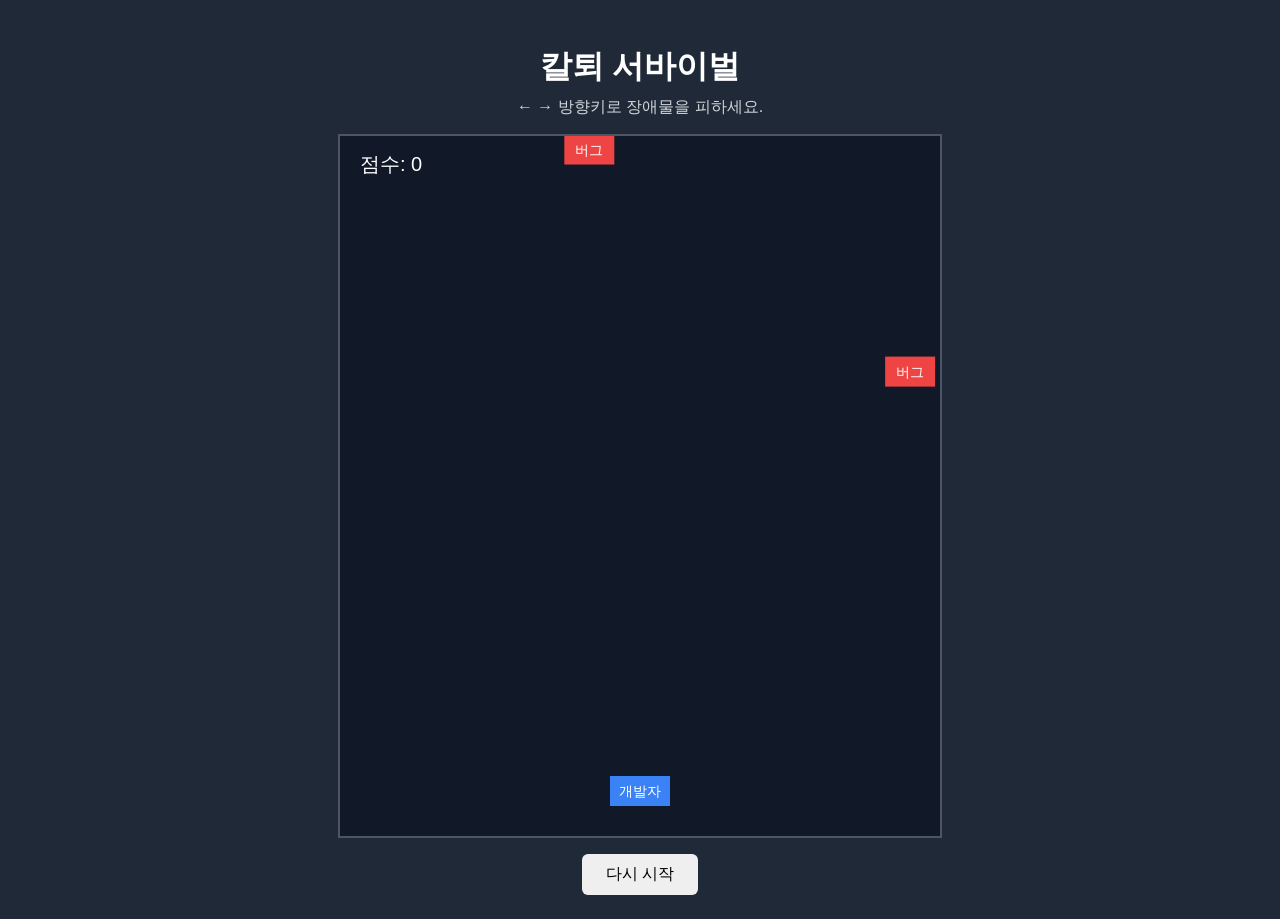
==== index.html @ e8069540 "첫 번째 게임 완성" ====
<!DOCTYPE html>
<html lang="ko">
<head>
    <meta charset="UTF-8">
    <meta
        name="viewport"
        content="width=device-width, initial-scale=1.0"
    >

    <title>칼퇴 서바이벌</title>

    <link rel="stylesheet" href="./style.css">
</head>
<body>
    <main class="game-container">
        <h1>칼퇴 서바이벌</h1>

        <p>
            ← → 방향키로 장애물을 피하세요.
        </p>

        <canvas
            id="gameCanvas"
            width="600"
            height="700"
        ></canvas>

        <button
            type="button"
            id="restartButton"
        >
            다시 시작
        </button>
    </main>

    <script src="./game.js"></script>
</body>
</html>
---- style.css ----
* {
    box-sizing: border-box;
}

body {
    margin: 0;
    min-height: 100vh;
    background-color: #1f2937;
    color: #ffffff;
    font-family: Arial, sans-serif;
}

.game-container {
    display: flex;
    flex-direction: column;
    align-items: center;
    padding: 24px;
}

h1 {
    margin-bottom: 8px;
}

p {
    margin-top: 0;
    color: #d1d5db;
}

canvas {
    max-width: 100%;
    height: auto;
    background-color: #111827;
    border: 2px solid #4b5563;
}

button {
    margin-top: 16px;
    padding: 10px 24px;
    border: 0;
    border-radius: 6px;
    cursor: pointer;
    font-size: 16px;
}

button:hover {
    opacity: 0.85;
}
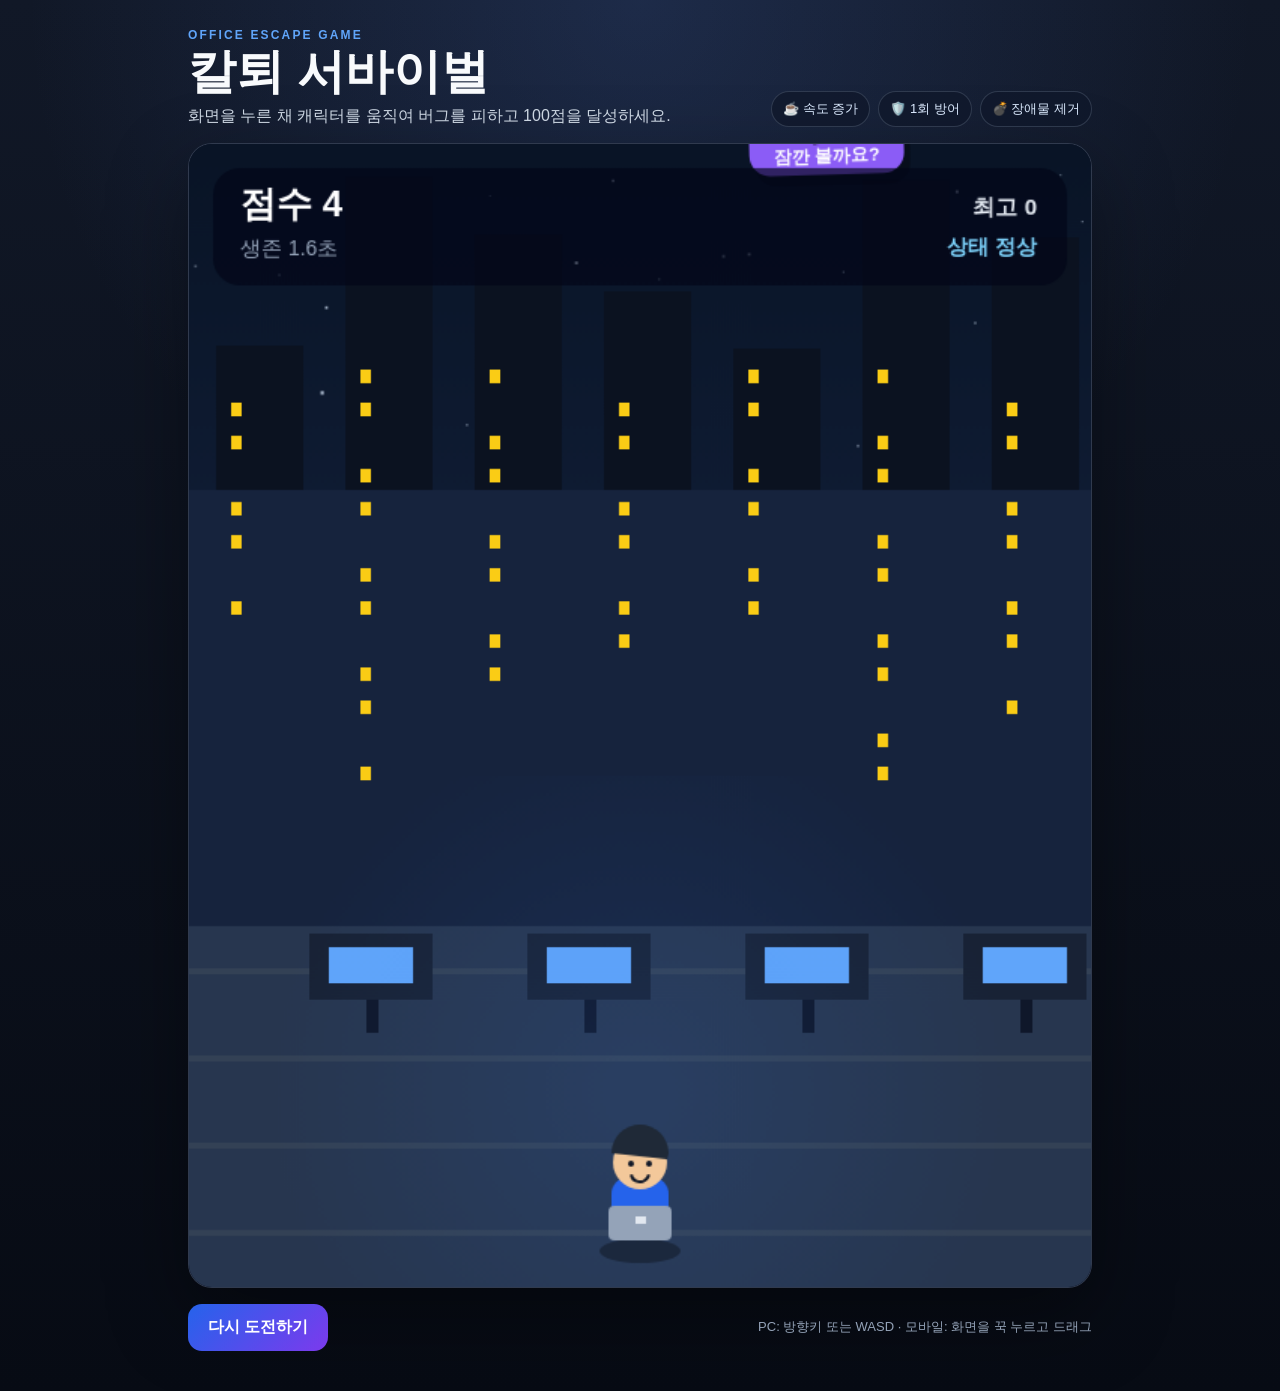
==== commit 36126d1e: "모바일 드래그 조작 적용" ====
--- a/index.html
+++ b/index.html
@@ -2,37 +2,41 @@
 <html lang="ko">
 <head>
     <meta charset="UTF-8">
-    <meta
-        name="viewport"
-        content="width=device-width, initial-scale=1.0"
-    >
-
-    <title>칼퇴 서바이벌</title>
-
+    <meta name="viewport" content="width=device-width, initial-scale=1.0">
+    <title>칼퇴 서바이벌: 버그 지옥</title>
     <link rel="stylesheet" href="./style.css">
 </head>
 <body>
     <main class="game-container">
-        <h1>칼퇴 서바이벌</h1>
+        <section class="game-header">
+            <div>
+                <p class="eyebrow">OFFICE ESCAPE GAME</p>
+                <h1>칼퇴 서바이벌</h1>
+                <p class="subtitle">화면을 누른 채 캐릭터를 움직여 버그를 피하고 100점을 달성하세요.</p>
+            </div>
 
-        <p>
-            ← → 방향키로 장애물을 피하세요.
-        </p>
+            <div class="legend" aria-label="게임 아이템 안내">
+                <span>☕ 속도 증가</span>
+                <span>🛡️ 1회 방어</span>
+                <span>💣 장애물 제거</span>
+            </div>
+        </section>
 
-        <canvas
-            id="gameCanvas"
-            width="600"
-            height="700"
-        ></canvas>
+        <section class="game-stage">
+            <canvas id="gameCanvas" width="600" height="760"></canvas>
 
-        <button
-            type="button"
-            id="restartButton"
-        >
-            다시 시작
-        </button>
+            <div class="touch-controls">
+                <button type="button" id="leftButton" class="control-button">◀</button>
+                <button type="button" id="rightButton" class="control-button">▶</button>
+            </div>
+        </section>
+
+        <div class="actions">
+            <button type="button" id="restartButton" class="restart-button">다시 도전하기</button>
+            <p>PC: 방향키 또는 WASD · 모바일: 화면을 꾹 누르고 드래그</p>
+        </div>
     </main>
 
     <script src="./game.js"></script>
 </body>
-</html>+</html>
--- a/style.css
+++ b/style.css
@@ -1,47 +1,154 @@
 * {
     box-sizing: border-box;
+}
+
+:root {
+    color-scheme: dark;
 }
 
 body {
     margin: 0;
     min-height: 100vh;
-    background-color: #1f2937;
-    color: #ffffff;
-    font-family: Arial, sans-serif;
+    background:
+        radial-gradient(circle at top, rgba(61, 92, 160, 0.28), transparent 40%),
+        linear-gradient(180deg, #111827 0%, #070b14 100%);
+    color: #f8fafc;
+    font-family: Inter, Pretendard, Arial, sans-serif;
+}
+
+button {
+    font: inherit;
 }
 
 .game-container {
+    width: min(940px, 100%);
+    margin: 0 auto;
+    padding: 28px 18px 40px;
+}
+
+.game-header {
     display: flex;
-    flex-direction: column;
-    align-items: center;
-    padding: 24px;
+    justify-content: space-between;
+    gap: 24px;
+    align-items: flex-end;
+    margin-bottom: 16px;
+}
+
+.eyebrow {
+    margin: 0 0 6px;
+    color: #60a5fa;
+    font-size: 12px;
+    font-weight: 800;
+    letter-spacing: 0.18em;
 }
 
 h1 {
-    margin-bottom: 8px;
+    margin: 0;
+    font-size: clamp(30px, 5vw, 48px);
+    line-height: 1;
 }
 
-p {
-    margin-top: 0;
-    color: #d1d5db;
+.subtitle {
+    margin: 10px 0 0;
+    color: #cbd5e1;
+}
+
+.legend {
+    display: flex;
+    flex-wrap: wrap;
+    justify-content: flex-end;
+    gap: 8px;
+}
+
+.legend span {
+    padding: 8px 11px;
+    border: 1px solid rgba(148, 163, 184, 0.24);
+    border-radius: 999px;
+    background: rgba(15, 23, 42, 0.74);
+    color: #dbeafe;
+    font-size: 13px;
+}
+
+.game-stage {
+    overflow: hidden;
+    border: 1px solid rgba(148, 163, 184, 0.25);
+    border-radius: 24px;
+    background: #0f172a;
+    box-shadow: 0 30px 80px rgba(0, 0, 0, 0.38);
 }
 
 canvas {
-    max-width: 100%;
+    display: block;
+    width: 100%;
     height: auto;
-    background-color: #111827;
-    border: 2px solid #4b5563;
+    background: #0f172a;
+    touch-action: none;
 }
 
-button {
-    margin-top: 16px;
-    padding: 10px 24px;
-    border: 0;
-    border-radius: 6px;
-    cursor: pointer;
-    font-size: 16px;
+.touch-controls {
+    display: none;
+    grid-template-columns: 1fr 1fr;
+    gap: 12px;
+    padding: 14px;
+    background: rgba(15, 23, 42, 0.96);
 }
 
-button:hover {
-    opacity: 0.85;
-}+.control-button,
+.restart-button {
+    border: 0;
+    border-radius: 14px;
+    cursor: pointer;
+    font-weight: 800;
+}
+
+.control-button {
+    min-height: 56px;
+    background: #1e293b;
+    color: #ffffff;
+    font-size: 24px;
+}
+
+.control-button:active {
+    transform: translateY(1px);
+    background: #334155;
+}
+
+.actions {
+    display: flex;
+    justify-content: space-between;
+    gap: 20px;
+    align-items: center;
+    margin-top: 16px;
+}
+
+.actions p {
+    margin: 0;
+    color: #94a3b8;
+    font-size: 13px;
+}
+
+.restart-button {
+    padding: 13px 20px;
+    background: linear-gradient(135deg, #2563eb, #7c3aed);
+    color: #ffffff;
+}
+
+.restart-button:hover {
+    filter: brightness(1.08);
+}
+
+@media (max-width: 720px) {
+    .game-header,
+    .actions {
+        align-items: stretch;
+        flex-direction: column;
+    }
+
+    .legend {
+        justify-content: flex-start;
+    }
+
+    .touch-controls {
+        display: grid;
+    }
+}
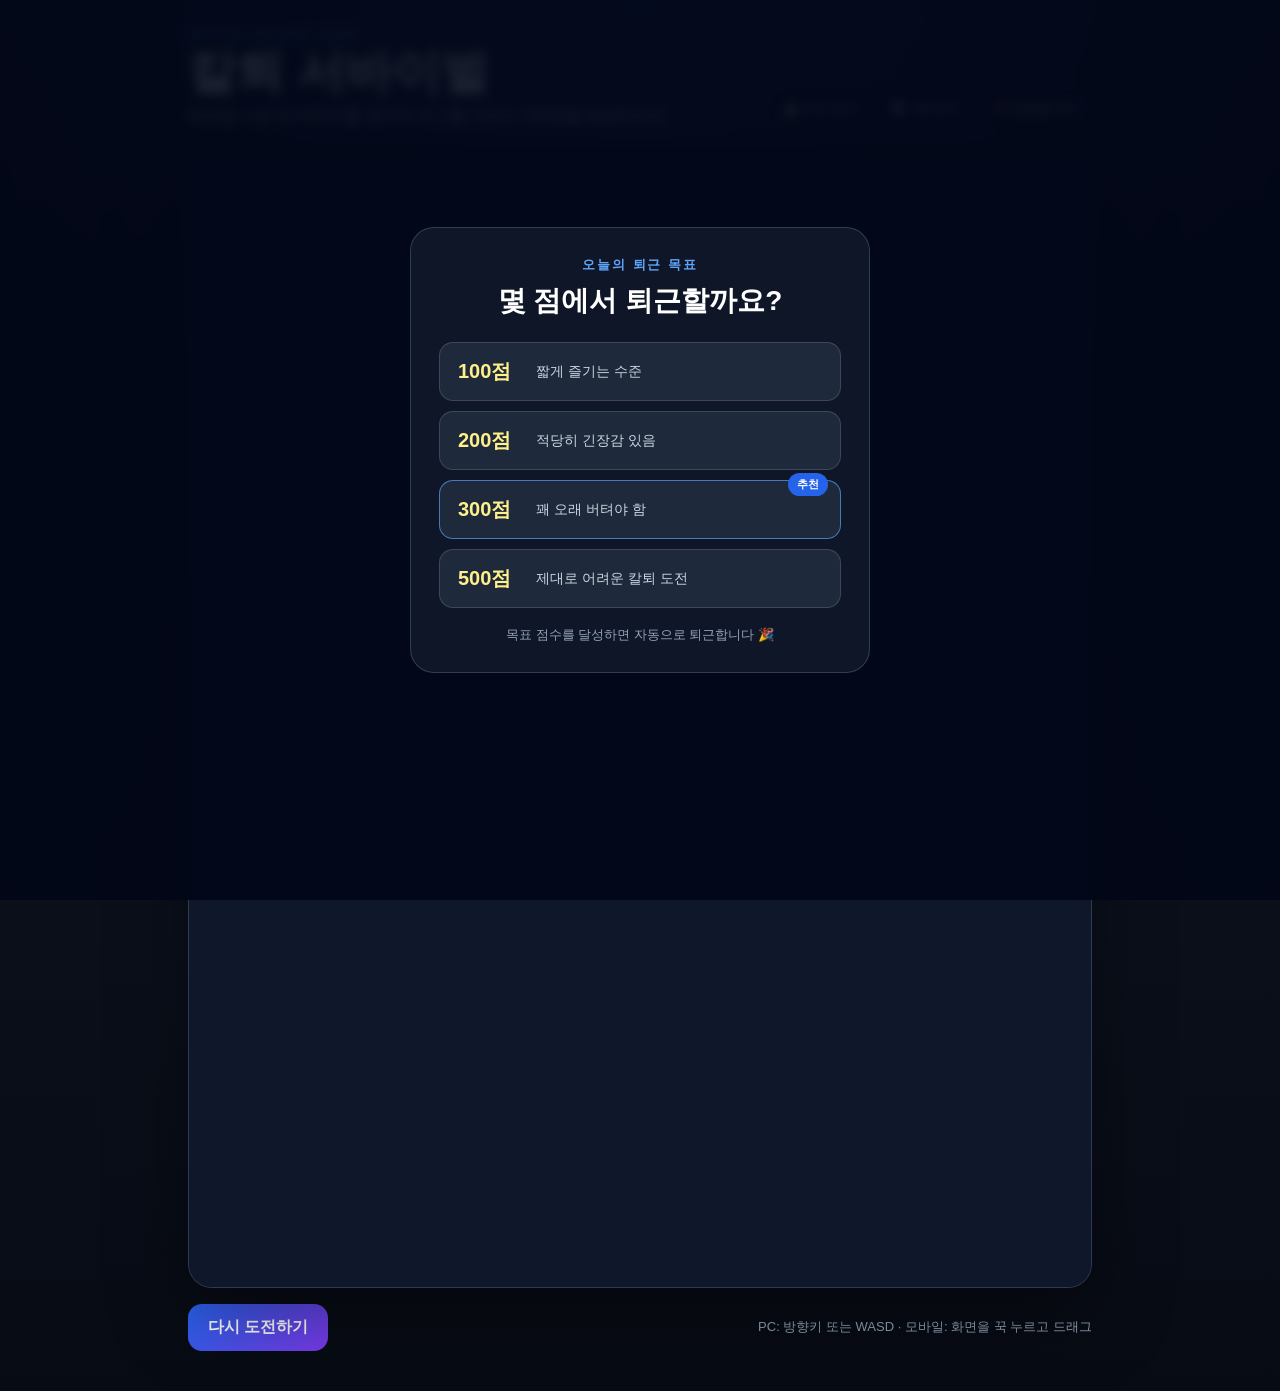
==== commit 2afadb41: "퇴근 목표 점수 선택 기능 추가" ====
--- a/index.html
+++ b/index.html
@@ -30,6 +30,39 @@
                 <button type="button" id="rightButton" class="control-button">▶</button>
             </div>
         </section>
+        <div id="targetScoreModal" class="target-score-modal">
+    <div class="target-score-panel">
+        <p class="target-score-eyebrow">오늘의 퇴근 목표</p>
+        <h2>몇 점에서 퇴근할까요?</h2>
+
+        <div class="score-guide">
+            <button type="button" class="score-option" data-score="100">
+                <strong>100점</strong>
+                <span>짧게 즐기는 수준</span>
+            </button>
+
+            <button type="button" class="score-option" data-score="200">
+                <strong>200점</strong>
+                <span>적당히 긴장감 있음</span>
+            </button>
+
+            <button type="button" class="score-option recommended" data-score="300">
+                <strong>300점</strong>
+                <span>꽤 오래 버텨야 함</span>
+                <em>추천</em>
+            </button>
+
+            <button type="button" class="score-option" data-score="500">
+                <strong>500점</strong>
+                <span>제대로 어려운 칼퇴 도전</span>
+            </button>
+        </div>
+
+        <p class="target-score-help">
+            목표 점수를 달성하면 자동으로 퇴근합니다 🎉
+        </p>
+    </div>
+</div>
 
         <div class="actions">
             <button type="button" id="restartButton" class="restart-button">다시 도전하기</button>
--- a/style.css
+++ b/style.css
@@ -152,3 +152,124 @@
         display: grid;
     }
 }
+.game-stage {
+    position: relative;
+}
+
+.target-score-modal {
+    position: absolute;
+    inset: 0;
+    z-index: 20;
+    display: flex;
+    align-items: center;
+    justify-content: center;
+    padding: 20px;
+    background: rgba(2, 6, 23, 0.88);
+    backdrop-filter: blur(6px);
+}
+
+.target-score-modal.hidden {
+    display: none;
+}
+
+.target-score-panel {
+    width: min(460px, 100%);
+    padding: 28px;
+    border: 1px solid rgba(148, 163, 184, 0.28);
+    border-radius: 24px;
+    background: rgba(15, 23, 42, 0.97);
+    text-align: center;
+}
+
+.target-score-eyebrow {
+    margin: 0 0 8px;
+    color: #60a5fa;
+    font-size: 13px;
+    font-weight: 800;
+    letter-spacing: 0.15em;
+}
+
+.target-score-panel h2 {
+    margin: 0 0 22px;
+    color: #ffffff;
+    font-size: 28px;
+}
+
+.score-guide {
+    display: grid;
+    gap: 10px;
+}
+
+.score-option {
+    position: relative;
+    display: flex;
+    align-items: center;
+    gap: 14px;
+    width: 100%;
+    padding: 15px 18px;
+    border: 1px solid rgba(148, 163, 184, 0.25);
+    border-radius: 14px;
+    background: #1e293b;
+    color: #ffffff;
+    cursor: pointer;
+    text-align: left;
+    transition:
+        transform 0.15s ease,
+        border-color 0.15s ease,
+        background-color 0.15s ease;
+}
+
+.score-option:hover,
+.score-option:active {
+    transform: translateY(-2px);
+    border-color: #60a5fa;
+    background: #27364f;
+}
+
+.score-option strong {
+    min-width: 64px;
+    color: #fef08a;
+    font-size: 20px;
+}
+
+.score-option span {
+    color: #cbd5e1;
+    font-size: 14px;
+}
+
+.score-option em {
+    position: absolute;
+    top: -8px;
+    right: 12px;
+    padding: 4px 9px;
+    border-radius: 999px;
+    background: #2563eb;
+    color: #ffffff;
+    font-size: 11px;
+    font-style: normal;
+    font-weight: 800;
+}
+
+.score-option.recommended {
+    border-color: rgba(96, 165, 250, 0.65);
+}
+
+.target-score-help {
+    margin: 18px 0 0;
+    color: #94a3b8;
+    font-size: 13px;
+}
+
+@media (max-width: 520px) {
+    .target-score-panel {
+        padding: 22px 16px;
+    }
+
+    .target-score-panel h2 {
+        font-size: 23px;
+    }
+
+    .score-option {
+        padding: 14px;
+    }
+}
